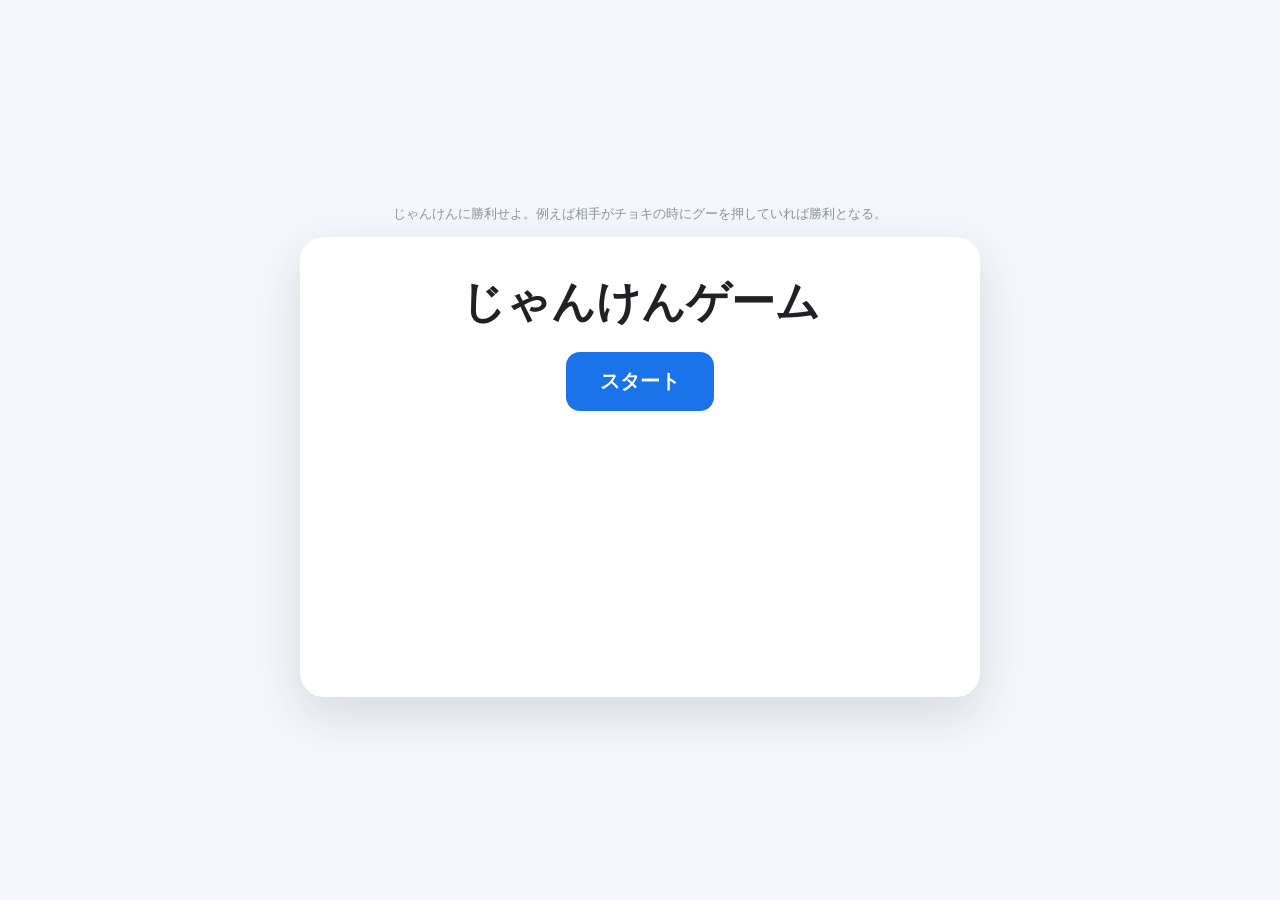
==== game2/index.html @ c3491e24 "game2の追加 ゲーム以降の仕組みを導入" ====
<!DOCTYPE html>
<html lang="ja">
<head>
  <meta charset="UTF-8">
  <meta name="viewport" content="width=device-width, initial-scale=1.0">
  <title>あるなしクイズ</title>
  <script>
    (() => {
      const localPreview = window.location.protocol === "file:";
      const unlocked = localPreview || sessionStorage.getItem("game2Unlocked") === "true";

      if (!unlocked) {
        window.location.replace("../");
      }
    })();
  </script>
  <style>
    :root {
      font-family: "Yu Gothic", "Hiragino Kaku Gothic ProN", system-ui, sans-serif;
      color: #202124;
      background: #f4f7fb;
    }

    * {
      box-sizing: border-box;
    }

    body {
      margin: 0;
      min-height: 100vh;
      padding: 24px;
    }

    button {
      font: inherit;
    }

    .page {
      width: min(980px, 100%);
      margin: 0 auto;
    }

    .heading {
      margin-bottom: 18px;
      text-align: center;
    }

    h1 {
      margin: 0 0 8px;
      font-size: clamp(28px, 5vw, 44px);
    }

    .instruction {
      margin: 0;
      color: #69727d;
      font-size: 14px;
      line-height: 1.7;
    }

    .game-panel {
      position: relative;
      padding: 26px;
      border-radius: 24px;
      background: #ffffff;
      box-shadow: 0 18px 50px rgba(35, 55, 80, 0.14);
      overflow: hidden;
    }

    .zones {
      display: grid;
      grid-template-columns: repeat(2, minmax(0, 1fr));
      gap: 20px;
    }

    .drop-zone {
      min-height: 285px;
      padding: 18px;
      border: 3px dashed #cbd3df;
      border-radius: 22px;
      background: #fafbfd;
      transition: border-color 0.15s ease, background 0.15s ease, transform 0.15s ease;
    }

    .drop-zone[data-zone="ari"] {
      border-color: #8bc4a0;
      background: #f5fbf7;
    }

    .drop-zone[data-zone="nashi"] {
      border-color: #e1a5a0;
      background: #fff8f7;
    }

    .drop-zone.drag-over {
      transform: scale(1.01);
      border-style: solid;
    }

    .zone-header {
      display: flex;
      align-items: center;
      justify-content: space-between;
      gap: 12px;
      margin-bottom: 16px;
    }

    .zone-title {
      margin: 0;
      font-size: 30px;
      letter-spacing: 0.08em;
    }

    .zone-count {
      min-width: 54px;
      padding: 6px 10px;
      border-radius: 999px;
      background: rgba(255, 255, 255, 0.8);
      color: #59636f;
      font-weight: 700;
      text-align: center;
    }

    .zone-items {
      display: grid;
      grid-template-columns: repeat(2, minmax(86px, 1fr));
      gap: 12px;
      min-height: 190px;
      align-content: start;
    }

    .piece-field {
      position: relative;
      min-height: 260px;
      margin-top: 26px;
      border-radius: 18px;
      background:
        radial-gradient(circle at 16% 26%, rgba(219, 228, 240, 0.45), transparent 25%),
        radial-gradient(circle at 80% 68%, rgba(219, 228, 240, 0.45), transparent 27%);
    }

    .piece-field-label {
      position: absolute;
      top: 50%;
      left: 50%;
      z-index: 0;
      transform: translate(-50%, -50%);
      color: #d2d8e1;
      font-size: clamp(20px, 5vw, 34px);
      font-weight: 800;
      letter-spacing: 0.12em;
      pointer-events: none;
      user-select: none;
    }

    .piece {
      position: absolute;
      z-index: 2;
      width: 86px;
      height: 86px;
      display: grid;
      place-items: center;
      border: 2px solid #dce2ea;
      border-radius: 22px;
      background: #ffffff;
      box-shadow: 0 8px 18px rgba(42, 58, 78, 0.12);
      cursor: grab;
      user-select: none;
      -webkit-user-select: none;
      touch-action: none;
      transition: box-shadow 0.15s ease, transform 0.15s ease;
    }

    .piece:hover {
      box-shadow: 0 12px 24px rgba(42, 58, 78, 0.17);
    }

    .piece:active,
    .piece.dragging {
      cursor: grabbing;
      box-shadow: 0 18px 34px rgba(42, 58, 78, 0.24);
      transition: none;
    }

    .piece-icon {
      font-size: 50px;
      line-height: 1;
      pointer-events: none;
    }

    .zone-items .piece {
      position: relative;
      inset: auto !important;
      width: 100%;
      height: 86px;
      transform: none !important;
    }

    .controls {
      display: flex;
      justify-content: center;
      margin-top: 20px;
    }

    .reset-button {
      border: 0;
      border-radius: 12px;
      padding: 11px 22px;
      background: #eef2f7;
      color: #4f5a67;
      font-weight: 700;
      cursor: pointer;
    }

    .clear-overlay {
      position: absolute;
      inset: 0;
      z-index: 50;
      display: grid;
      place-items: center;
      padding: 24px;
      background: rgba(244, 247, 251, 0.88);
      backdrop-filter: blur(5px);
    }

    .clear-card {
      width: min(420px, 100%);
      padding: 36px 28px;
      border-radius: 24px;
      background: #ffffff;
      box-shadow: 0 20px 60px rgba(35, 55, 80, 0.22);
      text-align: center;
    }

    .clear-title {
      margin: 0 0 10px;
      color: #188038;
      font-size: clamp(42px, 10vw, 72px);
    }

    .clear-text {
      margin: 0 0 22px;
      color: #5f6975;
    }

    .clear-button {
      border: 0;
      border-radius: 13px;
      padding: 13px 24px;
      background: #1a73e8;
      color: #ffffff;
      font-weight: 700;
      cursor: pointer;
    }

    .hidden {
      display: none !important;
    }

    @media (max-width: 700px) {
      body {
        padding: 14px;
      }

      .game-panel {
        padding: 16px;
      }

      .zones {
        grid-template-columns: 1fr;
      }

      .drop-zone {
        min-height: 235px;
      }

      .zone-items {
        grid-template-columns: repeat(4, minmax(58px, 1fr));
        min-height: 90px;
        gap: 8px;
      }

      .zone-items .piece {
        height: 72px;
        border-radius: 17px;
      }

      .zone-items .piece-icon {
        font-size: 40px;
      }

      .piece-field {
        min-height: 310px;
      }

      .piece {
        width: 72px;
        height: 72px;
        border-radius: 18px;
      }

      .piece-icon {
        font-size: 42px;
      }
    }
  </style>
</head>
<body>
  <main class="page">
    <header class="heading">
      <h1>あるなしクイズ</h1>
      <p class="instruction">8個のイラストを移動し、「ある」と「なし」の枠に4個ずつ配置してください。</p>
    </header>

    <section class="game-panel" aria-label="あるなしクイズ">
      <div class="zones">
        <section class="drop-zone" data-zone="ari">
          <div class="zone-header">
            <h2 class="zone-title">ある</h2>
            <span id="ariCount" class="zone-count">0 / 4</span>
          </div>
          <div class="zone-items" data-container="ari"></div>
        </section>

        <section class="drop-zone" data-zone="nashi">
          <div class="zone-header">
            <h2 class="zone-title">なし</h2>
            <span id="nashiCount" class="zone-count">0 / 4</span>
          </div>
          <div class="zone-items" data-container="nashi"></div>
        </section>
      </div>

      <div id="pieceField" class="piece-field" aria-label="イラスト置き場">
        <div class="piece-field-label">イラスト置き場</div>

        <button class="piece" type="button" aria-label="りんご" data-piece="apple"><span class="piece-icon">🍎</span></button>
        <button class="piece" type="button" aria-label="ねこ" data-piece="cat"><span class="piece-icon">🐈</span></button>
        <button class="piece" type="button" aria-label="くるま" data-piece="car"><span class="piece-icon">🚗</span></button>
        <button class="piece" type="button" aria-label="つき" data-piece="moon"><span class="piece-icon">🌙</span></button>
        <button class="piece" type="button" aria-label="かさ" data-piece="umbrella"><span class="piece-icon">☂️</span></button>
        <button class="piece" type="button" aria-label="ケーキ" data-piece="cake"><span class="piece-icon">🍰</span></button>
        <button class="piece" type="button" aria-label="さかな" data-piece="fish"><span class="piece-icon">🐟</span></button>
        <button class="piece" type="button" aria-label="き" data-piece="tree"><span class="piece-icon">🌳</span></button>
      </div>

      <div class="controls">
        <button id="resetButton" class="reset-button" type="button">配置をリセット</button>
      </div>

      <div id="clearOverlay" class="clear-overlay hidden" aria-live="polite">
        <div class="clear-card">
          <h2 class="clear-title">クリア！</h2>
          <p class="clear-text">「ある」と「なし」に4個ずつ配置できました。</p>
          <button id="playAgainButton" class="clear-button" type="button">もう一度試す</button>
        </div>
      </div>
    </section>
  </main>

  <script>
    const pieceField = document.getElementById("pieceField");
    const pieces = [...document.querySelectorAll(".piece")];
    const dropZones = [...document.querySelectorAll(".drop-zone")];
    const ariContainer = document.querySelector('[data-container="ari"]');
    const nashiContainer = document.querySelector('[data-container="nashi"]');
    const ariCount = document.getElementById("ariCount");
    const nashiCount = document.getElementById("nashiCount");
    const resetButton = document.getElementById("resetButton");
    const clearOverlay = document.getElementById("clearOverlay");
    const playAgainButton = document.getElementById("playAgainButton");

    let dragState = null;
    let gameCleared = false;

    const desktopPositions = [
      [5, 10, -7], [25, 3, 5], [47, 15, -3], [74, 5, 8],
      [12, 58, 6], [35, 67, -8], [59, 54, 4], [82, 64, -5]
    ];

    const mobilePositions = [
      [3, 5, -6], [39, 2, 5], [73, 12, -4],
      [15, 34, 7], [57, 38, -7],
      [1, 67, 4], [37, 72, -5], [73, 68, 6]
    ];

    function shuffle(array) {
      const result = [...array];
      for (let index = result.length - 1; index > 0; index -= 1) {
        const randomIndex = Math.floor(Math.random() * (index + 1));
        [result[index], result[randomIndex]] = [result[randomIndex], result[index]];
      }
      return result;
    }

    function scatterPieces(moveAllPieces = false) {
      const compact = window.matchMedia("(max-width: 700px)").matches;
      const positions = shuffle(compact ? mobilePositions : desktopPositions);

      if (moveAllPieces) {
        pieces.forEach((piece) => pieceField.appendChild(piece));
      }

      const fieldPieces = shuffle(
        pieces.filter((piece) => piece.parentElement === pieceField)
      );

      fieldPieces.forEach((piece, index) => {
        const position = positions[index];
        piece.style.position = "absolute";
        piece.style.left = `${position[0]}%`;
        piece.style.top = `${position[1]}%`;
        piece.style.width = "";
        piece.style.height = "";
        piece.style.transform = `rotate(${position[2]}deg)`;
      });
    }

    function getZoneContainer(zone) {
      return zone.querySelector(".zone-items");
    }

    function updateCounts() {
      const ariTotal = ariContainer.querySelectorAll(".piece").length;
      const nashiTotal = nashiContainer.querySelectorAll(".piece").length;

      ariCount.textContent = `${ariTotal} / 4`;
      nashiCount.textContent = `${nashiTotal} / 4`;

      if (!gameCleared && ariTotal === 4 && nashiTotal === 4) {
        gameCleared = true;
        sessionStorage.setItem("game2Completed", "true");
        window.setTimeout(() => {
          clearOverlay.classList.remove("hidden");
        }, 250);
      }
    }

    function placeInContainer(piece, container) {
      container.appendChild(piece);
      piece.style.position = "relative";
      piece.style.left = "";
      piece.style.top = "";
      piece.style.width = "";
      piece.style.height = "";
      piece.style.transform = "none";
      updateCounts();
    }

    function returnToField(piece) {
      pieceField.appendChild(piece);
      scatterPieces(false);
      updateCounts();
    }

    function clearZoneHighlights() {
      dropZones.forEach((zone) => zone.classList.remove("drag-over"));
    }

    function getDropZoneAt(clientX, clientY) {
      const elements = document.elementsFromPoint(clientX, clientY);

      for (const element of elements) {
        const zone = element.closest?.(".drop-zone");
        if (zone) {
          return zone;
        }
      }

      return null;
    }

    function beginDrag(event) {
      if (gameCleared || event.button !== 0) {
        return;
      }

      const piece = event.currentTarget;
      const rect = piece.getBoundingClientRect();

      event.preventDefault();

      dragState = {
        piece,
        pointerId: event.pointerId,
        offsetX: event.clientX - rect.left,
        offsetY: event.clientY - rect.top
      };

      document.body.appendChild(piece);
      piece.setPointerCapture(event.pointerId);
      piece.classList.add("dragging");
      piece.style.position = "fixed";
      piece.style.left = `${rect.left}px`;
      piece.style.top = `${rect.top}px`;
      piece.style.width = `${rect.width}px`;
      piece.style.height = `${rect.height}px`;
      piece.style.transform = "none";
      piece.style.zIndex = "1000";
    }

    function moveDrag(event) {
      if (!dragState || event.pointerId !== dragState.pointerId) {
        return;
      }

      event.preventDefault();

      const { piece, offsetX, offsetY } = dragState;
      piece.style.left = `${event.clientX - offsetX}px`;
      piece.style.top = `${event.clientY - offsetY}px`;

      clearZoneHighlights();
      const zone = getDropZoneAt(event.clientX, event.clientY);
      if (zone) {
        zone.classList.add("drag-over");
      }
    }

    function endDrag(event) {
      if (!dragState || event.pointerId !== dragState.pointerId) {
        return;
      }

      event.preventDefault();

      const { piece } = dragState;
      const zone = getDropZoneAt(event.clientX, event.clientY);

      piece.classList.remove("dragging");
      piece.style.zIndex = "";
      clearZoneHighlights();
      dragState = null;

      if (zone) {
        const container = getZoneContainer(zone);
        const currentCount = container.querySelectorAll(".piece").length;

        if (currentCount < 4) {
          placeInContainer(piece, container);
          return;
        }
      }

      returnToField(piece);
    }

    function resetGame() {
      gameCleared = false;
      clearOverlay.classList.add("hidden");
      sessionStorage.removeItem("game2Completed");
      scatterPieces(true);
      updateCounts();
    }

    pieces.forEach((piece) => {
      piece.addEventListener("pointerdown", beginDrag);
      piece.addEventListener("pointermove", moveDrag);
      piece.addEventListener("pointerup", endDrag);
      piece.addEventListener("pointercancel", endDrag);
      piece.addEventListener("contextmenu", (event) => event.preventDefault());
    });

    resetButton.addEventListener("click", resetGame);
    playAgainButton.addEventListener("click", resetGame);

    window.addEventListener("resize", () => {
      if (!dragState && pieceField.querySelector(".piece")) {
        scatterPieces(false);
      }
    });

    scatterPieces(true);
    updateCounts();
  </script>
</body>
</html>
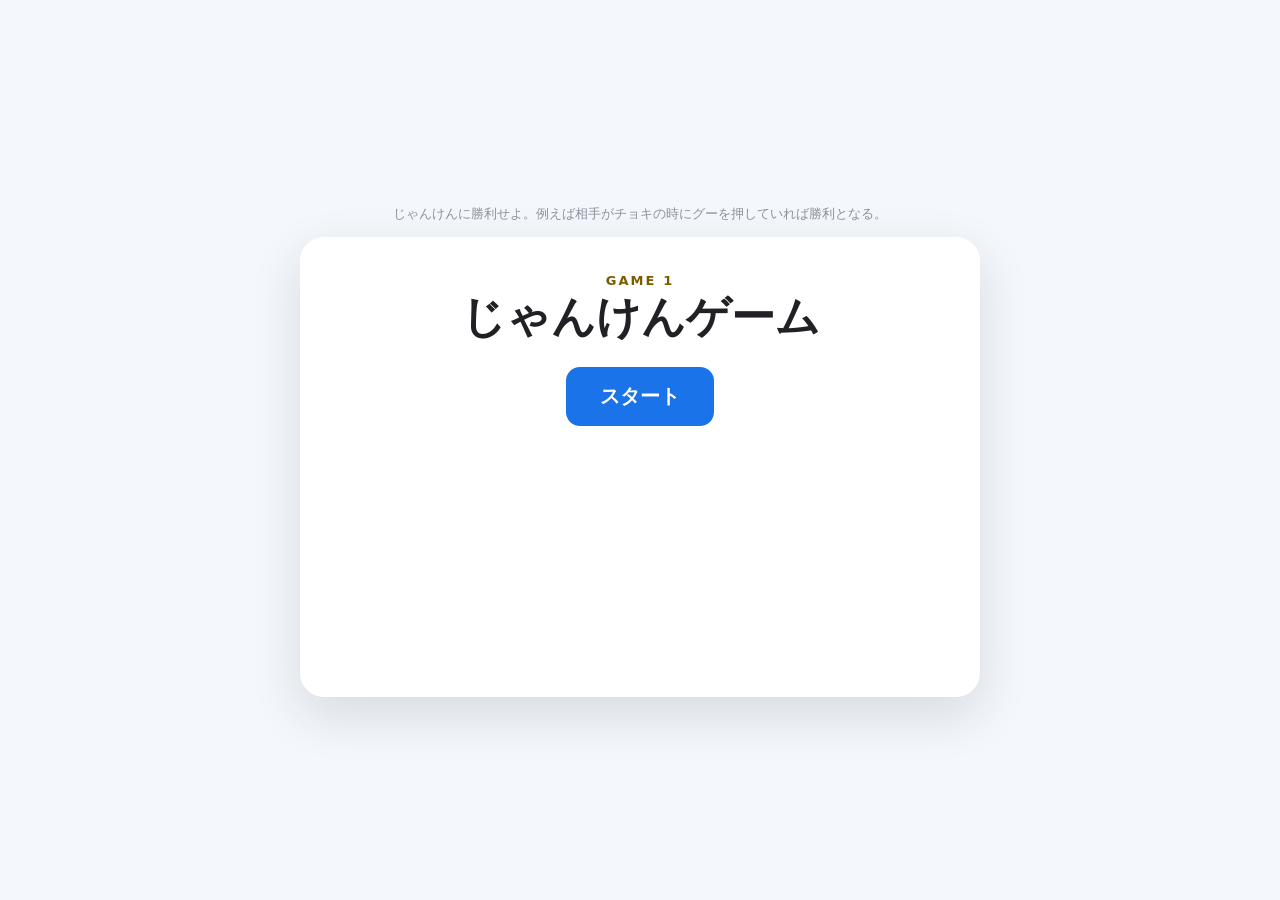
==== commit ef69d148: "ゲーム番号表示と謎解き計算の法則を更新" ====
--- a/game2/index.html
+++ b/game2/index.html
@@ -2,16 +2,16 @@
 <html lang="ja">
 <head>
   <meta charset="UTF-8">
-  <meta name="viewport" content="width=device-width, initial-scale=1.0">
+  <meta name="viewport" content="width=device-width, initial-scale=1.0, viewport-fit=cover">
+  <meta http-equiv="Cache-Control" content="no-store, no-cache, must-revalidate">
+  <meta http-equiv="Pragma" content="no-cache">
+  <meta http-equiv="Expires" content="0">
   <title>あるなしクイズ</title>
   <script>
     (() => {
       const localPreview = window.location.protocol === "file:";
       const unlocked = localPreview || sessionStorage.getItem("game2Unlocked") === "true";
-
-      if (!unlocked) {
-        window.location.replace("../");
-      }
+      if (!unlocked) window.location.replace("../");
     })();
   </script>
   <style>
@@ -21,19 +21,16 @@
       background: #f4f7fb;
     }
 
-    * {
-      box-sizing: border-box;
-    }
+    * { box-sizing: border-box; }
 
     body {
       margin: 0;
       min-height: 100vh;
       padding: 24px;
-    }
-
-    button {
-      font: inherit;
-    }
+      overscroll-behavior: none;
+    }
+
+    button { font: inherit; }
 
     .page {
       width: min(980px, 100%);
@@ -43,6 +40,14 @@
     .heading {
       margin-bottom: 18px;
       text-align: center;
+    }
+
+    .game-number {
+      margin: 0;
+      color: #7c5c00;
+      font-size: 13px;
+      font-weight: 900;
+      letter-spacing: .16em;
     }
 
     h1 {
@@ -61,7 +66,7 @@
       position: relative;
       padding: 26px;
       border-radius: 24px;
-      background: #ffffff;
+      background: #fff;
       box-shadow: 0 18px 50px rgba(35, 55, 80, 0.14);
       overflow: hidden;
     }
@@ -78,7 +83,7 @@
       border: 3px dashed #cbd3df;
       border-radius: 22px;
       background: #fafbfd;
-      transition: border-color 0.15s ease, background 0.15s ease, transform 0.15s ease;
+      transition: border-color .15s ease, background .15s ease, transform .15s ease;
     }
 
     .drop-zone[data-zone="ari"] {
@@ -107,14 +112,14 @@
     .zone-title {
       margin: 0;
       font-size: 30px;
-      letter-spacing: 0.08em;
+      letter-spacing: .08em;
     }
 
     .zone-count {
       min-width: 54px;
       padding: 6px 10px;
       border-radius: 999px;
-      background: rgba(255, 255, 255, 0.8);
+      background: rgba(255,255,255,.82);
       color: #59636f;
       font-weight: 700;
       text-align: center;
@@ -122,7 +127,7 @@
 
     .zone-items {
       display: grid;
-      grid-template-columns: repeat(2, minmax(86px, 1fr));
+      grid-template-columns: repeat(3, minmax(76px, 1fr));
       gap: 12px;
       min-height: 190px;
       align-content: start;
@@ -130,12 +135,18 @@
 
     .piece-field {
       position: relative;
-      min-height: 260px;
+      min-height: 300px;
       margin-top: 26px;
       border-radius: 18px;
       background:
-        radial-gradient(circle at 16% 26%, rgba(219, 228, 240, 0.45), transparent 25%),
-        radial-gradient(circle at 80% 68%, rgba(219, 228, 240, 0.45), transparent 27%);
+        radial-gradient(circle at 16% 26%, rgba(219,228,240,.45), transparent 25%),
+        radial-gradient(circle at 80% 68%, rgba(219,228,240,.45), transparent 27%);
+      overflow: hidden;
+    }
+
+    .piece-field.drag-over {
+      outline: 3px dashed #bcc7d6;
+      outline-offset: -8px;
     }
 
     .piece-field-label {
@@ -147,9 +158,10 @@
       color: #d2d8e1;
       font-size: clamp(20px, 5vw, 34px);
       font-weight: 800;
-      letter-spacing: 0.12em;
+      letter-spacing: .12em;
       pointer-events: none;
       user-select: none;
+      white-space: nowrap;
     }
 
     .piece {
@@ -159,31 +171,44 @@
       height: 86px;
       display: grid;
       place-items: center;
+      padding: 8px;
       border: 2px solid #dce2ea;
       border-radius: 22px;
-      background: #ffffff;
-      box-shadow: 0 8px 18px rgba(42, 58, 78, 0.12);
+      background: #fff;
+      box-shadow: 0 8px 18px rgba(42,58,78,.12);
       cursor: grab;
       user-select: none;
       -webkit-user-select: none;
       touch-action: none;
-      transition: box-shadow 0.15s ease, transform 0.15s ease;
-    }
-
-    .piece:hover {
-      box-shadow: 0 12px 24px rgba(42, 58, 78, 0.17);
-    }
+      transition: box-shadow .15s ease, transform .15s ease;
+    }
+
+    .piece:hover { box-shadow: 0 12px 24px rgba(42,58,78,.17); }
 
     .piece:active,
     .piece.dragging {
       cursor: grabbing;
-      box-shadow: 0 18px 34px rgba(42, 58, 78, 0.24);
+      box-shadow: 0 18px 34px rgba(42,58,78,.24);
       transition: none;
     }
 
     .piece-icon {
+      width: 66px;
+      height: 66px;
+      display: grid;
+      place-items: center;
       font-size: 50px;
       line-height: 1;
+      pointer-events: none;
+    }
+
+    .piece-icon svg,
+    .piece-icon img {
+      display: block;
+      width: 66px;
+      height: 66px;
+      object-fit: contain;
+      overflow: hidden;
       pointer-events: none;
     }
 
@@ -218,7 +243,7 @@
       display: grid;
       place-items: center;
       padding: 24px;
-      background: rgba(244, 247, 251, 0.88);
+      background: rgba(244,247,251,.88);
       backdrop-filter: blur(5px);
     }
 
@@ -226,351 +251,407 @@
       width: min(420px, 100%);
       padding: 36px 28px;
       border-radius: 24px;
-      background: #ffffff;
-      box-shadow: 0 20px 60px rgba(35, 55, 80, 0.22);
+      background: #fff;
+      box-shadow: 0 20px 60px rgba(35,55,80,.22);
       text-align: center;
     }
 
     .clear-title {
       margin: 0 0 10px;
       color: #188038;
-      font-size: clamp(42px, 10vw, 72px);
+      font-size: 38px;
     }
 
     .clear-text {
-      margin: 0 0 22px;
+      margin: 0;
       color: #5f6975;
-    }
-
-    .clear-button {
-      border: 0;
-      border-radius: 13px;
-      padding: 13px 24px;
-      background: #1a73e8;
-      color: #ffffff;
-      font-weight: 700;
-      cursor: pointer;
-    }
-
-    .hidden {
-      display: none !important;
-    }
+      line-height: 1.7;
+    }
+
+    .transition-status {
+      display: inline-flex;
+      align-items: center;
+      justify-content: center;
+      gap: 10px;
+      margin-top: 18px;
+      padding: 10px 14px;
+      border-radius: 999px;
+      background: #eef4ff;
+      color: #315b9d;
+      font-size: 14px;
+      font-weight: 800;
+    }
+
+    .transition-spinner {
+      width: 20px;
+      height: 20px;
+      border: 3px solid rgba(49, 91, 157, .22);
+      border-top-color: #315b9d;
+      border-radius: 50%;
+      animation: transition-spin .75s linear infinite;
+    }
+
+    @keyframes transition-spin {
+      to { transform: rotate(360deg); }
+    }
+
+    .hidden { display: none !important; }
 
     @media (max-width: 700px) {
-      body {
-        padding: 14px;
-      }
-
-      .game-panel {
-        padding: 16px;
-      }
-
-      .zones {
-        grid-template-columns: 1fr;
-      }
-
-      .drop-zone {
-        min-height: 235px;
-      }
-
-      .zone-items {
-        grid-template-columns: repeat(4, minmax(58px, 1fr));
-        min-height: 90px;
-        gap: 8px;
-      }
-
-      .zone-items .piece {
-        height: 72px;
-        border-radius: 17px;
-      }
-
-      .zone-items .piece-icon {
-        font-size: 40px;
-      }
-
-      .piece-field {
-        min-height: 310px;
-      }
-
-      .piece {
-        width: 72px;
-        height: 72px;
-        border-radius: 18px;
-      }
-
-      .piece-icon {
-        font-size: 42px;
-      }
+      body { padding: 14px; }
+      .game-panel { padding: 16px; }
+      .zones { gap: 12px; }
+      .drop-zone { min-height: 250px; padding: 12px; }
+      .zone-title { font-size: 24px; }
+      .zone-items { grid-template-columns: repeat(2, minmax(64px, 1fr)); gap: 8px; }
+      .piece-field { min-height: 360px; }
+      .piece { width: 74px; height: 74px; border-radius: 19px; }
+      .piece-icon, .piece-icon svg, .piece-icon img { width: 56px; height: 56px; font-size: 45px; }
+      .zone-items .piece { height: 74px; }
+    }
+
+    @media (max-width: 430px) {
+      .zones { grid-template-columns: 1fr; }
+      .drop-zone { min-height: 190px; }
+      .zone-items { min-height: 100px; grid-template-columns: repeat(4, minmax(52px, 1fr)); }
     }
   </style>
 </head>
 <body>
   <main class="page">
     <header class="heading">
+      <p class="game-number">GAME 2</p>
       <h1>あるなしクイズ</h1>
-      <p class="instruction">8個のイラストを移動し、「ある」と「なし」の枠に4個ずつ配置してください。</p>
+      <p class="instruction">イラストをドラッグして、「ある」か「なし」の枠に分けてください。</p>
     </header>
 
-    <section class="game-panel" aria-label="あるなしクイズ">
+    <section class="game-panel" id="gamePanel">
       <div class="zones">
         <section class="drop-zone" data-zone="ari">
           <div class="zone-header">
             <h2 class="zone-title">ある</h2>
-            <span id="ariCount" class="zone-count">0 / 4</span>
+            <span class="zone-count" id="ariCount">0個</span>
           </div>
-          <div class="zone-items" data-container="ari"></div>
+          <div class="zone-items" id="ariItems"></div>
         </section>
 
         <section class="drop-zone" data-zone="nashi">
           <div class="zone-header">
             <h2 class="zone-title">なし</h2>
-            <span id="nashiCount" class="zone-count">0 / 4</span>
+            <span class="zone-count" id="nashiCount">0個</span>
           </div>
-          <div class="zone-items" data-container="nashi"></div>
+          <div class="zone-items" id="nashiItems"></div>
         </section>
       </div>
 
-      <div id="pieceField" class="piece-field" aria-label="イラスト置き場">
+      <div class="piece-field" id="pieceField" aria-label="イラスト置き場">
         <div class="piece-field-label">イラスト置き場</div>
 
-        <button class="piece" type="button" aria-label="りんご" data-piece="apple"><span class="piece-icon">🍎</span></button>
-        <button class="piece" type="button" aria-label="ねこ" data-piece="cat"><span class="piece-icon">🐈</span></button>
-        <button class="piece" type="button" aria-label="くるま" data-piece="car"><span class="piece-icon">🚗</span></button>
-        <button class="piece" type="button" aria-label="つき" data-piece="moon"><span class="piece-icon">🌙</span></button>
-        <button class="piece" type="button" aria-label="かさ" data-piece="umbrella"><span class="piece-icon">☂️</span></button>
-        <button class="piece" type="button" aria-label="ケーキ" data-piece="cake"><span class="piece-icon">🍰</span></button>
-        <button class="piece" type="button" aria-label="さかな" data-piece="fish"><span class="piece-icon">🐟</span></button>
-        <button class="piece" type="button" aria-label="き" data-piece="tree"><span class="piece-icon">🌳</span></button>
+        <button class="piece" type="button" draggable="false" aria-label="惑星" data-piece="planet" data-answer="ari" data-x="5" data-y="8" data-r="-7">
+          <span class="piece-icon">🪐</span>
+        </button>
+
+        <button class="piece" type="button" draggable="false" aria-label="流星" data-piece="meteor" data-answer="nashi" data-x="28" data-y="3" data-r="6">
+          <span class="piece-icon">☄️</span>
+        </button>
+
+        <button class="piece" type="button" draggable="false" aria-label="野球" data-piece="baseball" data-answer="nashi" data-x="52" data-y="14" data-r="-3">
+          <span class="piece-icon">⚾</span>
+        </button>
+
+        <button class="piece" type="button" draggable="false" aria-label="鮫" data-piece="shark" data-answer="nashi" data-x="82" data-y="5" data-r="7">
+          <span class="piece-icon">🦈</span>
+        </button>
+
+        <button class="piece" type="button" draggable="false" aria-label="フェンス" data-piece="fence" data-answer="nashi" data-x="8" data-y="66" data-r="4">
+          <span class="piece-icon" aria-hidden="true">
+            <svg viewBox="0 0 100 80" role="img">
+              <g stroke="#6b3d1f" stroke-width="4" stroke-linejoin="round">
+                <path d="M12 28H88V64H12Z" fill="#a96732"/>
+                <path d="M18 15L26 27V70H10V27Z" fill="#c9874e"/>
+                <path d="M40 15L48 27V70H32V27Z" fill="#c9874e"/>
+                <path d="M62 15L70 27V70H54V27Z" fill="#c9874e"/>
+                <path d="M84 15L92 27V70H76V27Z" fill="#c9874e"/>
+              </g>
+            </svg>
+          </span>
+        </button>
+        <!-- いらすとや「有刺鉄線のフェンスのイラスト」 -->
+        <button class="piece" type="button" draggable="false"
+          aria-label="有刺鉄線"
+          data-piece="barbed-wire"
+          data-answer="ari"
+          data-source="irasutoya"
+          data-x="35"
+          data-y="72"
+          data-r="-7">
+          <span class="piece-icon" aria-hidden="true">
+            <img
+              src="https://blogger.googleusercontent.com/img/b/R29vZ2xl/AVvXsEj7UBzeUtu9F2O1OP7FZUiHKZCXyCkv5XLIBCXdnVf4KgWFVI-Y9Q0ZIQJ8Lj5muwwXaRtelPkx9dzL_W4bs0KQyZ8ugUXQiZom94cDVW_KNRW7ktAqRKdM8fBsRGwuZJ3Lv9OTNxBYOhXV/s400/fence.png"
+              alt=""
+              decoding="async">
+          </span>
+        </button>
+        <!-- いらすとや「マグロのイラスト」 -->
+        <button class="piece" type="button" draggable="false"
+          aria-label="鮪"
+          data-piece="tuna"
+          data-answer="ari"
+          data-source="irasutoya"
+          data-x="63"
+          data-y="58"
+          data-r="3">
+          <span class="piece-icon" aria-hidden="true">
+            <img
+              src="https://blogger.googleusercontent.com/img/b/R29vZ2xl/AVvXsEjbaWSjaoSVSpg1tBWcuGzAahNsOOPgDqSf938wI_ZTjmS0rsQVGP3tIazbg-w8vW0D5vg4NVD6uwpx44GYRaH6cvHSGqPxdZxBaRKhSrrV07-wqDK2gjZZ1xz7VxG15CYbXe723F2VMYQ-/s500/fish_maguro2.png"
+              alt=""
+              decoding="async">
+          </span>
+        </button>
+
+        <button class="piece" type="button" draggable="false" aria-label="サッカー" data-piece="soccer" data-answer="nashi" data-x="91" data-y="74" data-r="-5">
+          <span class="piece-icon">⚽</span>
+        </button>
       </div>
 
       <div class="controls">
-        <button id="resetButton" class="reset-button" type="button">配置をリセット</button>
+        <button class="reset-button" id="resetButton" type="button">配置をリセット</button>
       </div>
 
-      <div id="clearOverlay" class="clear-overlay hidden" aria-live="polite">
-        <div class="clear-card">
+      <div class="clear-overlay hidden" id="clearOverlay" aria-live="polite">
+        <div class="clear-card" aria-busy="true">
           <h2 class="clear-title">クリア！</h2>
-          <p class="clear-text">「ある」と「なし」に4個ずつ配置できました。</p>
-          <button id="playAgainButton" class="clear-button" type="button">もう一度試す</button>
+          <p class="clear-text">すべてのイラストを正しく分けられました。</p>
+          <div class="transition-status" role="status">
+            <span class="transition-spinner" aria-hidden="true"></span>
+            <span>クロスワードクイズへ移動中…</span>
+          </div>
         </div>
       </div>
     </section>
   </main>
 
   <script>
-    const pieceField = document.getElementById("pieceField");
+    const field = document.getElementById("pieceField");
+    const zones = [...document.querySelectorAll(".drop-zone")];
     const pieces = [...document.querySelectorAll(".piece")];
-    const dropZones = [...document.querySelectorAll(".drop-zone")];
-    const ariContainer = document.querySelector('[data-container="ari"]');
-    const nashiContainer = document.querySelector('[data-container="nashi"]');
+    const ariItems = document.getElementById("ariItems");
+    const nashiItems = document.getElementById("nashiItems");
     const ariCount = document.getElementById("ariCount");
     const nashiCount = document.getElementById("nashiCount");
     const resetButton = document.getElementById("resetButton");
     const clearOverlay = document.getElementById("clearOverlay");
-    const playAgainButton = document.getElementById("playAgainButton");
-
-    let dragState = null;
-    let gameCleared = false;
-
-    const desktopPositions = [
-      [5, 10, -7], [25, 3, 5], [47, 15, -3], [74, 5, 8],
-      [12, 58, 6], [35, 67, -8], [59, 54, 4], [82, 64, -5]
-    ];
-
-    const mobilePositions = [
-      [3, 5, -6], [39, 2, 5], [73, 12, -4],
-      [15, 34, 7], [57, 38, -7],
-      [1, 67, 4], [37, 72, -5], [73, 68, 6]
-    ];
-
-    function shuffle(array) {
-      const result = [...array];
-      for (let index = result.length - 1; index > 0; index -= 1) {
-        const randomIndex = Math.floor(Math.random() * (index + 1));
-        [result[index], result[randomIndex]] = [result[randomIndex], result[index]];
+
+    let drag = null;
+    let game3TransitionScheduled = false;
+
+    function clamp(value, min, max) {
+      return Math.min(max, Math.max(min, value));
+    }
+
+    function placeInField(piece, normalizedX, normalizedY) {
+      const fieldRect = field.getBoundingClientRect();
+      const pieceWidth = piece.offsetWidth || 86;
+      const pieceHeight = piece.offsetHeight || 86;
+      const padding = 10;
+      const maxLeft = Math.max(padding, fieldRect.width - pieceWidth - padding);
+      const maxTop = Math.max(padding, fieldRect.height - pieceHeight - padding);
+      const x = clamp(Number(normalizedX), 0, 100);
+      const y = clamp(Number(normalizedY), 0, 100);
+
+      piece.dataset.currentX = String(x);
+      piece.dataset.currentY = String(y);
+      piece.style.position = "absolute";
+      piece.style.left = `${padding + (maxLeft - padding) * (x / 100)}px`;
+      piece.style.top = `${padding + (maxTop - padding) * (y / 100)}px`;
+      piece.style.transform = `rotate(${piece.dataset.r}deg)`;
+    }
+
+    function placeInitial(piece) {
+      placeInField(piece, piece.dataset.x, piece.dataset.y);
+    }
+
+    function updateCountsAndCheck() {
+      ariCount.textContent = `${ariItems.children.length}個`;
+      nashiCount.textContent = `${nashiItems.children.length}個`;
+
+      const allPlaced = pieces.every(piece => piece.parentElement === ariItems || piece.parentElement === nashiItems);
+      if (!allPlaced) return;
+
+      const allCorrect = pieces.every(piece => {
+        const actual = piece.parentElement === ariItems ? "ari" : "nashi";
+        return actual === piece.dataset.answer;
+      });
+
+      if (allCorrect && !game3TransitionScheduled) {
+        game3TransitionScheduled = true;
+        clearOverlay.classList.remove("hidden");
+        sessionStorage.setItem("game3Unlocked", "true");
+        window.setTimeout(() => {
+          window.location.href = "../game3/";
+        }, 1800);
       }
-      return result;
-    }
-
-    function scatterPieces(moveAllPieces = false) {
-      const compact = window.matchMedia("(max-width: 700px)").matches;
-      const positions = shuffle(compact ? mobilePositions : desktopPositions);
-
-      if (moveAllPieces) {
-        pieces.forEach((piece) => pieceField.appendChild(piece));
+    }
+
+    function clearDropHighlights() {
+      zones.forEach(zone => zone.classList.remove("drag-over"));
+      field.classList.remove("drag-over");
+    }
+
+    function hitTarget(x, y) {
+      const under = document.elementFromPoint(x, y);
+      return under?.closest(".drop-zone, .piece-field") ?? null;
+    }
+
+    function returnToSource(piece, sourceParent, sourceX, sourceY) {
+      sourceParent.appendChild(piece);
+      if (sourceParent === field) {
+        placeInField(piece, sourceX, sourceY);
+      } else {
+        piece.style.position = "relative";
+        piece.style.left = "";
+        piece.style.top = "";
+        piece.style.transform = "none";
       }
-
-      const fieldPieces = shuffle(
-        pieces.filter((piece) => piece.parentElement === pieceField)
-      );
-
-      fieldPieces.forEach((piece, index) => {
-        const position = positions[index];
-        piece.style.position = "absolute";
-        piece.style.left = `${position[0]}%`;
-        piece.style.top = `${position[1]}%`;
-        piece.style.width = "";
-        piece.style.height = "";
-        piece.style.transform = `rotate(${position[2]}deg)`;
-      });
-    }
-
-    function getZoneContainer(zone) {
-      return zone.querySelector(".zone-items");
-    }
-
-    function updateCounts() {
-      const ariTotal = ariContainer.querySelectorAll(".piece").length;
-      const nashiTotal = nashiContainer.querySelectorAll(".piece").length;
-
-      ariCount.textContent = `${ariTotal} / 4`;
-      nashiCount.textContent = `${nashiTotal} / 4`;
-
-      if (!gameCleared && ariTotal === 4 && nashiTotal === 4) {
-        gameCleared = true;
-        sessionStorage.setItem("game2Completed", "true");
-        window.setTimeout(() => {
-          clearOverlay.classList.remove("hidden");
-        }, 250);
-      }
-    }
-
-    function placeInContainer(piece, container) {
-      container.appendChild(piece);
-      piece.style.position = "relative";
-      piece.style.left = "";
-      piece.style.top = "";
-      piece.style.width = "";
-      piece.style.height = "";
-      piece.style.transform = "none";
-      updateCounts();
-    }
-
-    function returnToField(piece) {
-      pieceField.appendChild(piece);
-      scatterPieces(false);
-      updateCounts();
-    }
-
-    function clearZoneHighlights() {
-      dropZones.forEach((zone) => zone.classList.remove("drag-over"));
-    }
-
-    function getDropZoneAt(clientX, clientY) {
-      const elements = document.elementsFromPoint(clientX, clientY);
-
-      for (const element of elements) {
-        const zone = element.closest?.(".drop-zone");
-        if (zone) {
-          return zone;
-        }
-      }
-
-      return null;
-    }
-
-    function beginDrag(event) {
-      if (gameCleared || event.button !== 0) {
-        return;
-      }
-
+    }
+
+    function onPointerDown(event) {
+      if (drag) return;
+      if (event.pointerType === "mouse" && event.button !== 0) return;
+
+      event.preventDefault();
       const piece = event.currentTarget;
       const rect = piece.getBoundingClientRect();
 
-      event.preventDefault();
-
-      dragState = {
+      drag = {
         piece,
         pointerId: event.pointerId,
         offsetX: event.clientX - rect.left,
-        offsetY: event.clientY - rect.top
+        offsetY: event.clientY - rect.top,
+        sourceParent: piece.parentElement,
+        sourceX: piece.dataset.currentX ?? piece.dataset.x,
+        sourceY: piece.dataset.currentY ?? piece.dataset.y
       };
 
-      document.body.appendChild(piece);
-      piece.setPointerCapture(event.pointerId);
       piece.classList.add("dragging");
       piece.style.position = "fixed";
       piece.style.left = `${rect.left}px`;
       piece.style.top = `${rect.top}px`;
       piece.style.width = `${rect.width}px`;
       piece.style.height = `${rect.height}px`;
+      piece.style.margin = "0";
       piece.style.transform = "none";
-      piece.style.zIndex = "1000";
-    }
-
-    function moveDrag(event) {
-      if (!dragState || event.pointerId !== dragState.pointerId) {
+      piece.style.zIndex = "9999";
+      piece.style.pointerEvents = "none";
+      document.body.appendChild(piece);
+    }
+
+    function onPointerMove(event) {
+      if (!drag || event.pointerId !== drag.pointerId) return;
+      event.preventDefault();
+
+      const { piece, offsetX, offsetY } = drag;
+      piece.style.left = `${event.clientX - offsetX}px`;
+      piece.style.top = `${event.clientY - offsetY}px`;
+
+      clearDropHighlights();
+      hitTarget(event.clientX, event.clientY)?.classList.add("drag-over");
+    }
+
+    function restorePieceStyles(piece) {
+      piece.classList.remove("dragging");
+      piece.style.width = "";
+      piece.style.height = "";
+      piece.style.margin = "";
+      piece.style.zIndex = "";
+      piece.style.pointerEvents = "";
+    }
+
+    function dropInto(target, piece, clientX, clientY) {
+      if (target?.classList.contains("drop-zone")) {
+        const holder = target.dataset.zone === "ari" ? ariItems : nashiItems;
+        holder.appendChild(piece);
+        piece.style.position = "relative";
+        piece.style.left = "";
+        piece.style.top = "";
+        piece.style.transform = "none";
         return;
       }
 
-      event.preventDefault();
-
-      const { piece, offsetX, offsetY } = dragState;
-      piece.style.left = `${event.clientX - offsetX}px`;
-      piece.style.top = `${event.clientY - offsetY}px`;
-
-      clearZoneHighlights();
-      const zone = getDropZoneAt(event.clientX, event.clientY);
-      if (zone) {
-        zone.classList.add("drag-over");
-      }
-    }
-
-    function endDrag(event) {
-      if (!dragState || event.pointerId !== dragState.pointerId) {
+      if (target?.classList.contains("piece-field")) {
+        field.appendChild(piece);
+        const fieldRect = field.getBoundingClientRect();
+        const halfW = piece.offsetWidth / 2;
+        const halfH = piece.offsetHeight / 2;
+        const usableW = Math.max(1, fieldRect.width - piece.offsetWidth - 20);
+        const usableH = Math.max(1, fieldRect.height - piece.offsetHeight - 20);
+        const left = clamp(clientX - fieldRect.left - halfW, 10, fieldRect.width - piece.offsetWidth - 10);
+        const top = clamp(clientY - fieldRect.top - halfH, 10, fieldRect.height - piece.offsetHeight - 10);
+        const normalizedX = ((left - 10) / usableW) * 100;
+        const normalizedY = ((top - 10) / usableH) * 100;
+        placeInField(piece, normalizedX, normalizedY);
         return;
       }
 
+      returnToSource(piece, drag.sourceParent, drag.sourceX, drag.sourceY);
+    }
+
+    function finishDrag(event) {
+      if (!drag || event.pointerId !== drag.pointerId) return;
       event.preventDefault();
 
-      const { piece } = dragState;
-      const zone = getDropZoneAt(event.clientX, event.clientY);
-
-      piece.classList.remove("dragging");
-      piece.style.zIndex = "";
-      clearZoneHighlights();
-      dragState = null;
-
-      if (zone) {
-        const container = getZoneContainer(zone);
-        const currentCount = container.querySelectorAll(".piece").length;
-
-        if (currentCount < 4) {
-          placeInContainer(piece, container);
-          return;
+      const { piece } = drag;
+      const target = hitTarget(event.clientX, event.clientY);
+      restorePieceStyles(piece);
+      dropInto(target, piece, event.clientX, event.clientY);
+      clearDropHighlights();
+      drag = null;
+      updateCountsAndCheck();
+    }
+
+    function resetGame() {
+      game3TransitionScheduled = false;
+      sessionStorage.removeItem("game3Unlocked");
+      clearOverlay.classList.add("hidden");
+      pieces.forEach(piece => {
+        field.appendChild(piece);
+        piece.style.width = "";
+        piece.style.height = "";
+        piece.style.margin = "";
+        piece.style.zIndex = "";
+        piece.style.pointerEvents = "";
+        placeInitial(piece);
+      });
+      clearDropHighlights();
+      updateCountsAndCheck();
+    }
+
+    pieces.forEach(piece => {
+      piece.addEventListener("pointerdown", onPointerDown);
+      piece.addEventListener("contextmenu", event => event.preventDefault());
+    });
+
+    document.addEventListener("pointermove", onPointerMove, { passive: false });
+    document.addEventListener("pointerup", finishDrag, { passive: false });
+    document.addEventListener("pointercancel", finishDrag, { passive: false });
+
+    resetButton.addEventListener("click", resetGame);
+
+    const resizeObserver = new ResizeObserver(() => {
+      if (drag) return;
+      pieces.forEach(piece => {
+        if (piece.parentElement === field) {
+          placeInField(
+            piece,
+            piece.dataset.currentX ?? piece.dataset.x,
+            piece.dataset.currentY ?? piece.dataset.y
+          );
         }
-      }
-
-      returnToField(piece);
-    }
-
-    function resetGame() {
-      gameCleared = false;
-      clearOverlay.classList.add("hidden");
-      sessionStorage.removeItem("game2Completed");
-      scatterPieces(true);
-      updateCounts();
-    }
-
-    pieces.forEach((piece) => {
-      piece.addEventListener("pointerdown", beginDrag);
-      piece.addEventListener("pointermove", moveDrag);
-      piece.addEventListener("pointerup", endDrag);
-      piece.addEventListener("pointercancel", endDrag);
-      piece.addEventListener("contextmenu", (event) => event.preventDefault());
+      });
     });
 
-    resetButton.addEventListener("click", resetGame);
-    playAgainButton.addEventListener("click", resetGame);
-
-    window.addEventListener("resize", () => {
-      if (!dragState && pieceField.querySelector(".piece")) {
-        scatterPieces(false);
-      }
-    });
-
-    scatterPieces(true);
-    updateCounts();
+    resizeObserver.observe(field);
+    requestAnimationFrame(resetGame);
   </script>
 </body>
 </html>
